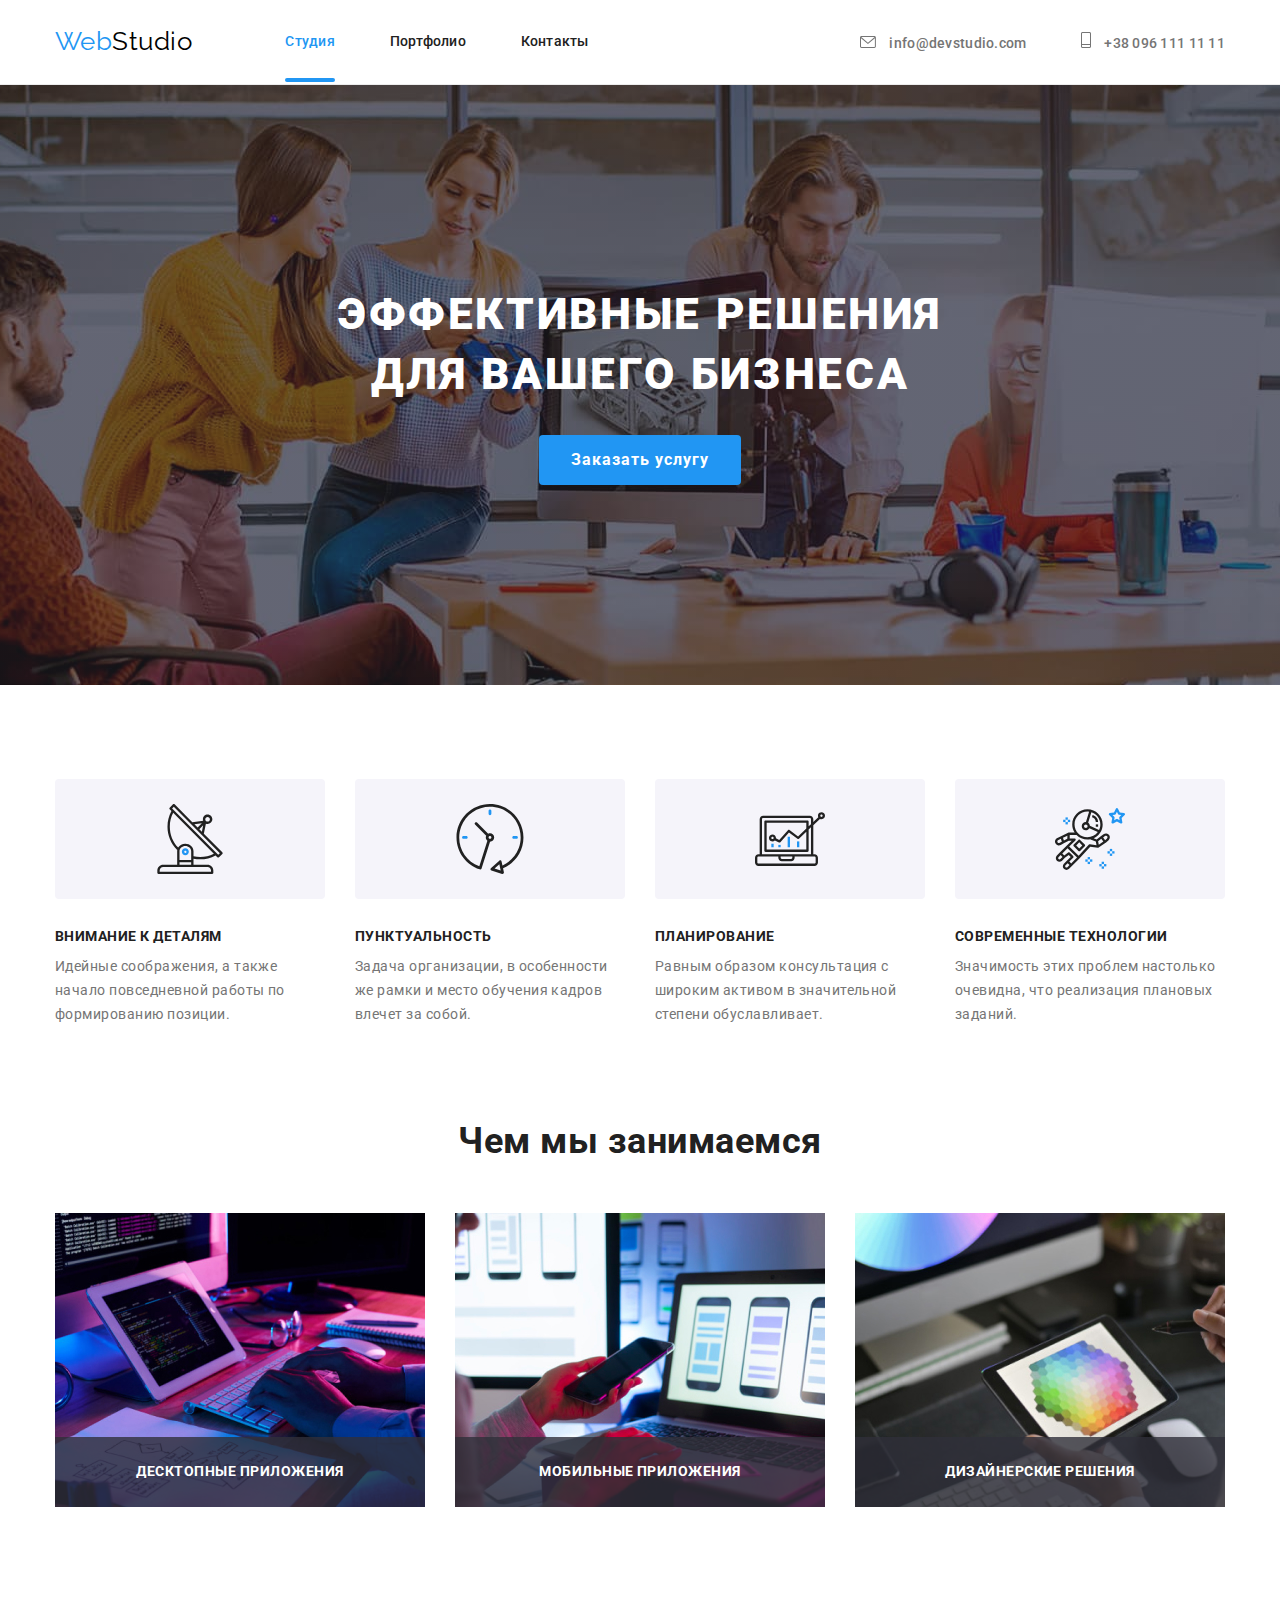
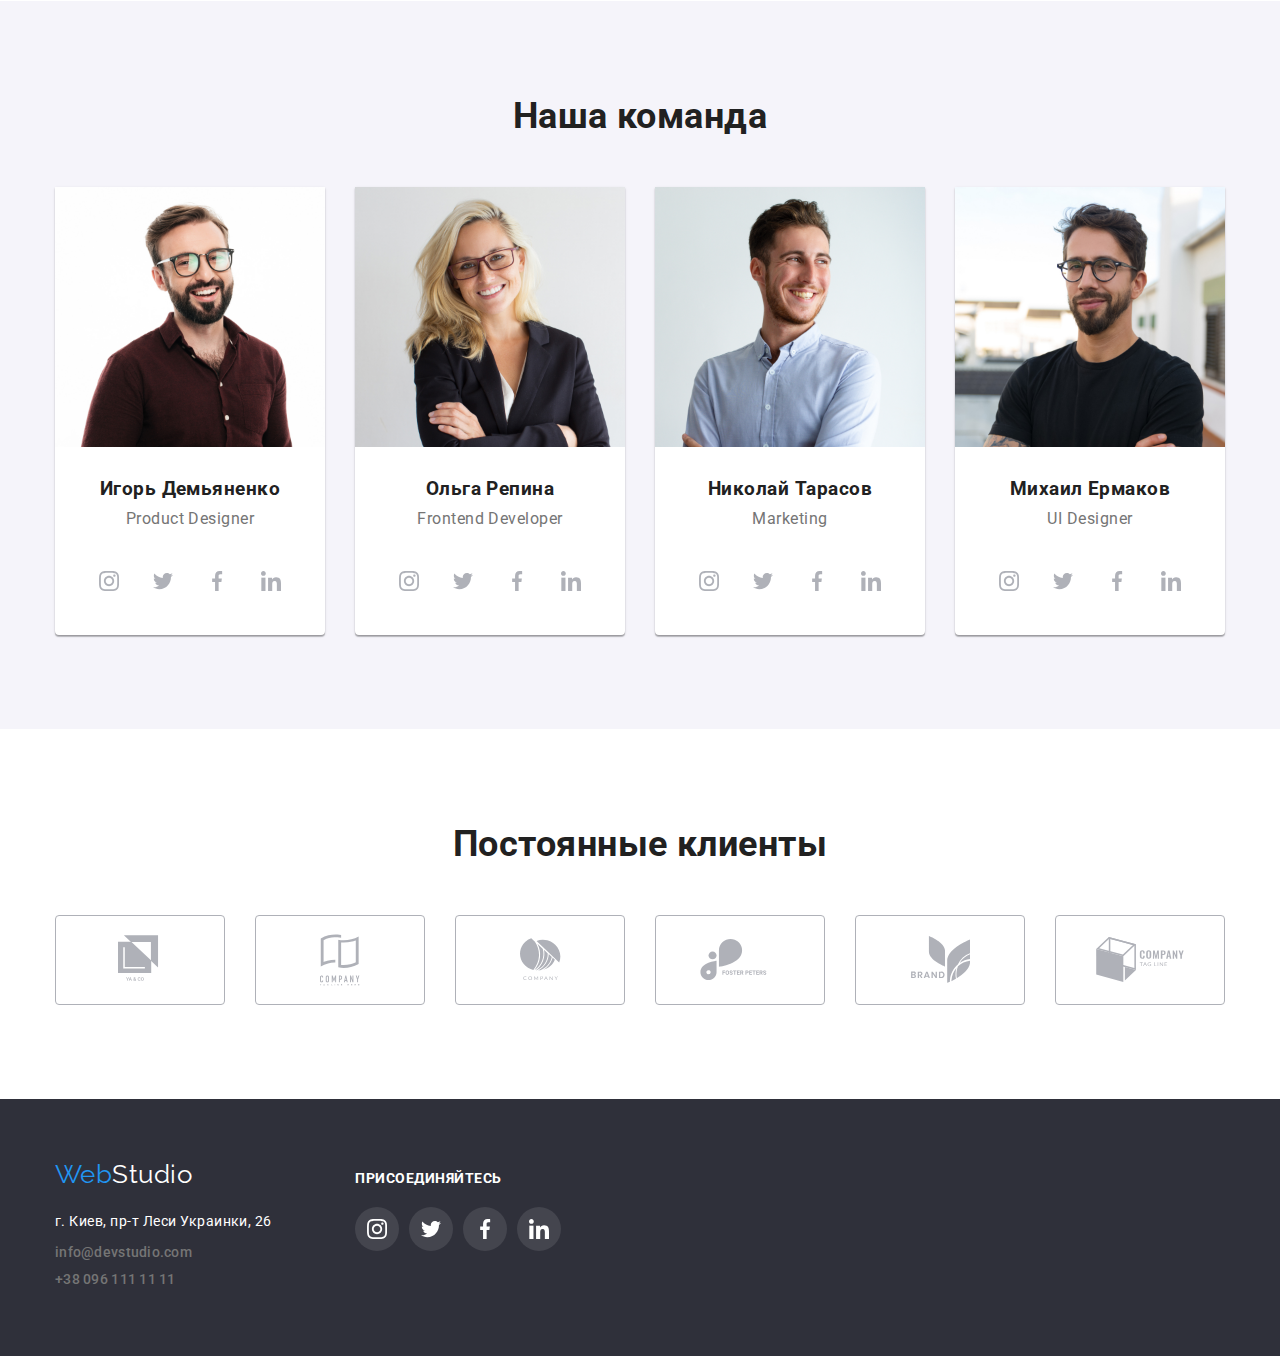
==== index.html @ fbcdb871 "copied from hw5" ====
<!DOCTYPE html>
<html lang="ru">
<head>
    <meta charset="UTF-8">
    <meta http-equiv="X-UA-Compatible" content="IE=edge">
    <meta name="viewport" content="width=device-width, initial-scale=1.0">
    <title>Студия</title>
    <link rel="preconnect" href="https://fonts.gstatic.com">
    <link href="https://fonts.googleapis.com/css2?family=Raleway:wght@700&family=Roboto:wght@400;500;700;900&display=swap"
        rel="stylesheet">
    <link rel="stylesheet" href="https://cdnjs.cloudflare.com/ajax/libs/modern-normalize/1.0.0/modern-normalize.min.css">
    <link rel="stylesheet" href="./css/styles.css">
</head>
<body>

    <header>
            <div class="container header">
                <nav class="nav">
                    <a href="./index.html" class="logo"><span class="logo-start">Web</span>Studio</a>
                    <ul class="header-nav-list">
                        <li><a href="./index.html" class="nav-links active">Студия</a></li>
                        <li><a href="./portfolio.html" class="nav-links">Портфолио</a></li>
                        <li><a href="" class="nav-links">Контакты</a></li>
                    </ul>
                </nav>
                <ul class="header-address">
                    <li>
                    
                        <a href="mailto:info@devstudio.com" class="nav-contacts">
                            <svg class="icon-envelope" >
                                <use  href="./images/symbol-defs.svg#icon-envelope" ></use>
                            </svg>
                            info@devstudio.com</a></li>
                    <li>
                        <a href="tel:+380961111111" class="nav-contacts">
                            <svg class="icon-phone">
                                <use href="./images/symbol-defs.svg#icon-phone" width="10" height="16" class="icon-envelope-use"></use>
                            </svg>
                            +38 096 111 11 11</a></li>
                </ul>
            </div>
    </header>

    <main>
        <section class="hero-section section">
            <div class="container ">
                <h1 class="hero-title">Эффективные решения <br> для вашего бизнеса</h1>
                <input data-modal-open type="button" value="Заказать услугу" class="hero-btn">
            </div>
        </section>
        <div data-modal class="backdrop is-hidden">
            <div class="modal">
                <button data-modal-close class="modal-close-btn">
                    <svg class="icon-closing-btn-modal">
                        <use href="./images/symbol-defs.svg#icon-closing-btn-modal" width="11" height="11"></use>
                    </svg>
                </button>

                <form class="form">
                    <b class="modal-form-header">Оставьте свои данные, мы вам перезвоним</b>
                
                    <ul class="form-presonal-info-list">
                        <li class="form-basic">
                            <label for="name" class="form-label">Имя</label>
                            <input type="text" name="name" id="name" class="form-personal-info">
                            <svg class="form-icon">
                                <use href="./images/symbol-defs.svg#icon-person-modal"></use>
                            </svg>
                        </li>
                        <li class="form-basic">
                            <label for="tel" class="form-label">Телефон</label>
                            <input type="tel" name="tel" id="tel" class="form-personal-info">
                        </li>
                        
                        <li class="form-basic">
                            <label for="email" class="form-label">Почта</label>
                            <input type="email" name="email" id="email" class="form-personal-info">
                        </li>
                        
                        <li class="form-basic">
                            <label for="comment" class="form-label">Комментарий</label>
                            <textarea name="comment" id="comment" placeholder="Введите текст" class="form-personal-info comment" ></textarea>
                        </li>
                    </ul>
                    
                    <div class="form-agreement">
                        <input type="checkbox" name="agreements" id="agreements">
                        <label for="agreements" class="agreement-text">Соглашаюсь с рассылкой и принимаю <a href="" class="form-agreement-link">Условия договора</a></label>
                        
                    </div>
                    <button type="submit" class="submit-button">Отправить</button>
                </form>                
            </div>
        </div>
        <section class="section advantages">
            <div class="container  ">
                <h2  class="titles-basic visually-hidden">Наши преимущества</h2>
                <ul class="advantages-list">
                    <li class="advantages-item">
                        <div class="advantages-bg-img">
                            <svg class="icon-advntages">
                                <use href="./images/symbol-defs.svg#icon-antenna"></use>
                            </svg>
                        </div>
                        <h3>Внимание к деталям</h3>
                        <p class="advantages-text">Идейные соображения, а также начало повседневной работы по формированию позиции.</p>
                    </li>
                    <li class="advantages-item">
                        <div class="advantages-bg-img">
                            <svg class="icon-advntages">
                                <use href="./images/symbol-defs.svg#icon-clock"></use>
                            </svg>
                        </div>
                        <h3>Пунктуальность</h3>
                        <p class="advantages-text">Задача организации, в особенности же рамки и место обучения кадров влечет за собой.</p>
                    </li>
                    <li class="advantages-item">
                        <div class="advantages-bg-img">
                            <svg class="icon-advntages">
                                <use href="./images/symbol-defs.svg#icon-diagram"></use>
                            </svg>
                        </div>
                        <h3>Планирование</h3>
                        <p  class="advantages-text">Равным образом консультация с широким активом в значительной степени обуславливает.</p>
                    </li>
                    <li class="advantages-item">
                        <div class="advantages-bg-img">
                            <svg class="icon-advntages">
                                <use href="./images/symbol-defs.svg#icon-astronaut"></use>
                            </svg>
                        </div>
                        <h3>Современные технологии</h3>
                        <p class="advantages-text">Значимость этих проблем настолько очевидна, что реализация плановых заданий.</p>
                    </li>
                </ul>
            </div>
        </section>
        <section class="section works">
            <div class="container">
                <h2 class="titles-basic works">Чем мы занимаемся</h2>
                <ul class="works-list">
                    <li class="work-list-container"><img src="./images/img.jpg" alt="Написання коду" width="370">
                    <p class="works-text">Десктопные приложения</p>
                    </li>
                    <li class="work-list-container"><img src="./images/box2.jpg" alt="Телефон и ноут" width="370">
                    <p class="works-text">Мобильные приложения</p></li>
                    <li class="work-list-container"><img src="./images/box3.jpg" alt="Вибор цвета на планшете" width="370">
                    <p class="works-text">Дизайнерские решения</p></li>
                </ul>
            </div>
        </section>
        <section class="our-team section">
            <div class="container">
                <h2 class="titles-basic team">Наша команда</h2>
                <ul class="our-team-list">
                    <li class="team-cards">
                        <img src="./images/man1.jpg" alt="Игорь Демьяненко" width="270">
                        <div class="team-cards-text-area">
                            <h3 class="team-names">Игорь Демьяненко</h3>
                            <p class="team-position">Product Designer</p>
                            <ul class="list-icons-social">
                                <li>
                                    <a href="" class="icon-social">
                                        <svg class="icon-logo-social">
                                            <use href="./images/symbol-defs.svg#icon-instagram"></use>
                                        </svg>
                                    </a>
                                </li>
                                <li>
                                    <a href="" class="icon-social">
                                        <svg class="icon-logo-social" width="20" height="20">
                                            <use href="./images/symbol-defs.svg#icon-twitter"></use>
                                        </svg>
                                    </a>
                                </li>
                                <li>
                                    <a href="" class="icon-social">
                                        <svg class="icon-logo-social ">
                                            <use href="./images/symbol-defs.svg#icon-facebook"></use>
                                        </svg>
                                    </a>
                                </li>
                                <li>
                                    <a href="" class="icon-social">
                                        <svg class="icon-logo-social">
                                            <use href="./images/symbol-defs.svg#icon-linkedin"></use>
                                        </svg>
                                    </a>
                            
                                </li>
                            
                            </ul>
                        </div>
                    </li>
                    <li class="team-cards">
                        <img src="./images/woman1.jpg" alt="Ольга Репина" width="270">
                        <div class="team-cards-text-area">
                            <h3 class="team-names">Ольга Репина</h3>
                            <p class="team-position">Frontend Developer</p>
                            <ul class="list-icons-social">
                                <li>
                                    <a href="" class="icon-social">
                                        <svg class="icon-logo-social">
                                            <use href="./images/symbol-defs.svg#icon-instagram"></use>
                                        </svg>
                                    </a>
                                </li>
                                <li>
                                    <a href="" class="icon-social">
                                        <svg class="icon-logo-social">
                                            <use href="./images/symbol-defs.svg#icon-twitter"></use>
                                        </svg>
                                    </a>
                                </li>
                                <li>
                                    <a href="" class="icon-social">
                                        <svg class="icon-logo-social ">
                                            <use href="./images/symbol-defs.svg#icon-facebook"></use>
                                        </svg>
                                    </a>
                                </li>
                                <li>
                                    <a href="" class="icon-social">
                                        <svg class="icon-logo-social">
                                            <use href="./images/symbol-defs.svg#icon-linkedin"></use>
                                        </svg>
                                    </a>
                            
                                </li>
                            
                            </ul>
                        </div>
                    </li>
                    <li class="team-cards">
                        <img src="./images/man3.jpg" alt="Николай Тарасов" width="270">
                        <div class="team-cards-text-area">
                            <h3 class="team-names">Николай Тарасов</h3>
                            <p class="team-position">Marketing</p>
                            <ul class="list-icons-social">
                                <li>
                                    <a href="" class="icon-social">
                                        <svg class="icon-logo-social">
                                            <use href="./images/symbol-defs.svg#icon-instagram"></use>
                                        </svg>
                                    </a>
                                </li>
                                <li>
                                    <a href="" class="icon-social">
                                        <svg class="icon-logo-social">
                                            <use href="./images/symbol-defs.svg#icon-twitter"></use>
                                        </svg>
                                    </a>
                                </li>
                                <li>
                                    <a href="" class="icon-social">
                                        <svg class="icon-logo-social ">
                                            <use href="./images/symbol-defs.svg#icon-facebook"></use>
                                        </svg>
                                    </a>
                                </li>
                                <li>
                                    <a href="" class="icon-social">
                                        <svg class="icon-logo-social">
                                            <use href="./images/symbol-defs.svg#icon-linkedin"></use>
                                        </svg>
                                    </a>
                            
                                </li>
                            
                            </ul>
                        </div>
                    </li>
                    <li class="team-cards">
                        <img src="./images/man2.jpg" alt="Михаил Ермаков" width="270">
                        <div class="team-cards-text-area">
                            <h3 class="team-names">Михаил Ермаков</h3>
                            <p class="team-position">UI Designer</p>
                            <ul class="list-icons-social">
                                <li >
                                    <a href="" class="icon-social">
                                        <svg class="icon-logo-social">
                                            <use href="./images/symbol-defs.svg#icon-instagram"></use>
                                        </svg>
                                    </a>
                                </li>
                                <li >
                                    <a href="" class="icon-social">
                                        <svg class="icon-logo-social">
                                            <use href="./images/symbol-defs.svg#icon-twitter"></use>
                                        </svg>
                                    </a>
                                </li>
                                <li >
                                    <a href="" class="icon-social">
                                        <svg class="icon-logo-social ">
                                            <use href="./images/symbol-defs.svg#icon-facebook"></use>
                                        </svg>
                                    </a>
                                </li>
                                <li >
                                    <a href="" class="icon-social">
                                        <svg class="icon-logo-social">
                                            <use href="./images/symbol-defs.svg#icon-linkedin"></use>
                                        </svg>
                                    </a>
                            
                                </li>
                            
                            </ul>
                        </div>
                    </li>
                </ul>
            </div>
        </section>
        <section class="section clients">
            <div class="container">
                <h2 class="titles-basic clients">Постоянные клиенты</h2>
                <ul class="list-clients">
                    <li>
                        <a href="" class="link-clients">
                            <svg class="icon-clients" width="44.27" height="49.23">
                                <use href="./images/symbol-defs.svg#icon-logo-1" ></use>
                            </svg>
                        </a>
                    </li>
                    <li>
                        <a href="" class="link-clients">
                            <svg class="icon-clients" width="40" height="52">
                                <use href="./images/symbol-defs.svg#icon-logo-2"></use>
                            </svg>
                        </a>
                    </li>
                    <li>
                        <a href="" class="link-clients">
                            <svg class="icon-clients" width="41" height="42.6">
                                <use href="./images/symbol-defs.svg#icon-logo-3"></use>
                            </svg>
                        </a>
                    </li>
                    <li>
                        <a href="" class="link-clients">
                            <svg class="icon-clients" width="79.66" height="42.02">
                                <use href="./images/symbol-defs.svg#icon-logo-4"></use>
                            </svg>
                        </a>
                    </li>
                    <li>
                        <a href="" class="link-clients">
                            <svg class="icon-clients" width="59" height="47">
                                <use href="./images/symbol-defs.svg#icon-logo-5"></use>
                            </svg>
                        </a>
                    </li>
                    <li>
                        <a href="" class="link-clients">
                            <svg class="icon-clients" width="88.48" height="45.44">
                                <use href="./images/symbol-defs.svg#icon-logo-6"></use>
                            </svg>
                        </a>
                    </li>
                
                </ul>
            </div>
        </section>
    </main>

    <footer class="footer">
        <div class="container down-footer">
            <address>
                <div class=" down">
                    <a href="./index.html" class="logo down"><span class="logo-start">Web</span><span class="logo-end">Studio</span></a>
                    <p class="address">г. Киев, пр-т Леси Украинки, 26</p>
                    <ul>
                        <li><a href="mailto:info@devstudio.com" class="nav-contacts down">info@devstudio.com</a></li>
                        <li><a href="tel:+380961111111" class="nav-contacts down">+38 096 111 11 11</a></li>
                    </ul>
                </div>
            </address>
            <div class="footer-social">
                <h3 class="footer-title-social">присоединяйтесь</h3>
                <ul class="list-icons-social">
                    <li>
                        <a href="" class="icon-social footer-down">
                            <svg class="icon-logo-social">
                                <use href="./images/symbol-defs.svg#icon-instagram"></use>
                            </svg>
                        </a>
                    </li>
                    <li>
                        <a href="" class="icon-social footer-down">
                            <svg class="icon-logo-social">
                                <use href="./images/symbol-defs.svg#icon-twitter"></use>
                            </svg>
                        </a>
                    </li>
                    <li>
                        <a href="" class="icon-social footer-down">
                            <svg class="icon-logo-social ">
                                <use href="./images/symbol-defs.svg#icon-facebook"></use>
                            </svg>
                        </a>
                    </li>
                    <li>
                        <a href="" class="icon-social footer-down">
                            <svg class="icon-logo-social">
                                <use href="./images/symbol-defs.svg#icon-linkedin"></use>
                            </svg>
                        </a>
            
                    </li>
            
                </ul>
            </div>
        </div>
    </footer>

    <script src="./js/modal.js"></script>
</body>
</html>
---- css/styles.css ----
:root {
  --accent-color: rgba(33, 150, 243, 1);
  --accent-color-blurry: rgba(33, 150, 243, 0.9);
  --main-text-color: rgba(33, 33, 33, 1);
  --sub-text-color: rgba(117, 117, 117, 1);
  --sub-sub-text-color: rgba(117, 117, 117, 0.5);
  --email-phone-color: rgba(255, 255, 255, 0.6);
  --bnt-bg--color: rgba(245, 244, 250, 1);
  --footer-header: rgba(47, 48, 58, 1);
  --body-hero-color: rgba(255, 255, 255, 1);
  --logo-main-color: rgba(0, 0, 0, 1);
  --bg-color: rgba(229, 229, 229, 1);
  --header-border-color: rgba(236, 236, 236, 1);
  --portfolio-cards-border: rgba(238, 238, 238, 1);
  --team-cards-shadow: 0px 1px 3px rgba(0, 0, 0, 0.12),
    0px 1px 1px rgba(0, 0, 0, 0.14), 0px 2px 1px rgba(0, 0, 0, 0.2);
  --buttons-shadow: 0px 3px 1px rgba(0, 0, 0, 0.1),
    0px 1px 2px rgba(0, 0, 0, 0.08), 0px 2px 2px rgba(0, 0, 0, 0.12);
  --margins-portfolio-cards: 30px;
  --portfolio-shadow: 0px 1px 1px rgba(0, 0, 0, 0.12),
    0px 4px 4px rgba(0, 0, 0, 0.06), 1px 4px 6px rgba(0, 0, 0, 0.16);
  --hero-overlay: rgba(47, 48, 58, 0.4);
  --envelope-hover-color: 0px 4px 4px rgba(0, 0, 0, 0.25);
  --icons-bg-footer: rgba(255, 255, 255, 0.1);
  --clients-icons-border: rgba(175, 177, 184, 1);
  --icons-color: rgb(175, 177, 184);
  --works-bg: rgba(47, 48, 58, 0.8);
  --modal-bg: rgba(0, 0, 0, 0.2);
  --modal-btn-close-bg: rgba(0, 0, 0, 0.1);
  --submit-btn-shadow: 0px 4px 4px rgba(0, 0, 0, 0.15);
}
body {
  background-color: var(--body-hero-color);
  color: var(--sub-text-color);
  font-family: Roboto, sans-serif;
  /* line-height: 1.71;
  font-size: 14px; */
  letter-spacing: 0.03em;
}
h1,
h2,
h3,
h4,
h5,
h6 {
  color: var(--main-text-color);
  margin: 0;
}
img {
  display: block;
}
ul,
p {
  margin: 0;
  padding-left: 0;
}
ul li {
  text-decoration: none;
  list-style: none;
}
.titles-basic {
  font-size: 36px;
  line-height: 1.17;
  text-align: center;
}
.section {
  padding: 94px 0;
}
.visually-hidden {
  position: absolute !important;
  clip: rect(1px 1px 1px 1px);
  clip: rect(1px, 1px, 1px, 1px);
  padding: 0 !important;
  border: 0 !important;
  height: 1px !important;
  width: 1px !important;
  overflow: hidden;
}
/* header */

.container {
  max-width: 1200px;
  padding: 0 15px;
  margin: 0 auto;
}
.nav {
  display: flex;
  align-items: center;
}
header {
  border-bottom: 1px solid var(--header-border-color);
}
.container.header {
  display: flex;
  align-items: center;
}
.logo {
  font-family: Raleway, sans-serif;
  padding: 24px 0 25px 0;
  margin-right: 93px;
  display: inline-block;
  color: var(--logo-main-color);
  font-size: 26px;
  line-height: 1.19;
  text-decoration: none;
}
.logo-start {
  color: var(--accent-color);
}
.header-nav-list {
  line-height: 1.14;
}
.header-nav-list li,
.header-address li {
  display: inline-block;
}
.header-nav-list > :not(li:last-child),
.header-address > :not(li:last-child) {
  margin-right: 50px;
}

.header-address {
  margin-left: auto;
}
.header-nav-list a,
.header-address a {
  padding: 32px 0;
  display: block;
}
.nav-links:focus,
.nav-links:hover,
.nav-links.active,
.nav-contacts:hover,
.nav-contacts:focus {
  color: var(--accent-color);
}
.nav-links.active {
  position: relative;
}
.nav-links.active::after {
  content: "";
  display: inline-block;
  position: absolute;
  bottom: 0;
  right: 0;
  width: 100%;
  height: 4px;
  background-color: var(--accent-color);
  border-radius: 2px;
  transition: transform 250ms cubic-bezier(0.4, 0, 0.2, 1);
}
.nav-links.active:hover:after {
  transform: scalex(1.3);
  -webkit-transform: scalex(1.3);
  -moz-transform: scalex(1.3);
  -ms-transform: scalex(1.3);
  -o-transform: scalex(1.3);
}
.nav-links {
  color: var(--main-text-color);
  font-weight: 500;
  font-size: 14px;
  line-height: 1.14;
  letter-spacing: 0.02em;
  text-decoration: none;
  display: block;
  transition: color 250ms cubic-bezier(0.4, 0, 0.2, 1);
}

.nav-contacts {
  display: inline-block;
  color: var(--sub-text-color);
  font-weight: 500;
  font-size: 14px;
  line-height: 1.14;
  letter-spacing: 0.02em;
  text-decoration: none;
  align-items: center;
  text-align: center;
  justify-content: center;
  margin: 0 auto;
  transition: color 250ms cubic-bezier(0.4, 0, 0.2, 1);
  -webkit-transition: color 250ms cubic-bezier(0.4, 0, 0.2, 1);
  -moz-transition: color 250ms cubic-bezier(0.4, 0, 0.2, 1);
  -ms-transition: color 250ms cubic-bezier(0.4, 0, 0.2, 1);
  -o-transition: color 250ms cubic-bezier(0.4, 0, 0.2, 1);
}
.icon-envelope {
  width: 16px;
  height: 12px;
  margin-right: 10px;
  fill: #757575;

  transition: fill 250ms cubic-bezier(0.4, 0, 0.2, 1);
}
.icon-phone {
  width: 10px;
  height: 16px;
  margin-right: 10px;
  fill: #757575;

  transition: fill 250ms cubic-bezier(0.4, 0, 0.2, 1);
}
.nav-contacts:focus .icon-envelope,
.nav-contacts:hover .icon-envelope,
.nav-contacts.active .icon-envelope,
.nav-contacts:focus .icon-phone,
.nav-contacts:hover .icon-phone,
.nav-contacts.active .icon-phone {
  fill: var(--accent-color);
}
/* hero section */

.hero-section {
  max-width: 1600px;
  margin: 0 auto;
  background-repeat: no-repeat;
  background-position: center;
  background-image: linear-gradient(
      to right,
      var(--hero-overlay),
      var(--hero-overlay)
    ),
    url("../images/hero_bg.jpg");
  background-color: var(--footer-header);

  text-align: center;
  padding: 200px 0;
}
.hero-title {
  font-weight: 900;
  font-size: 44px;
  line-height: 1.36;
  letter-spacing: 0.06em;
  text-transform: uppercase;
  color: var(--body-hero-color);
  margin-bottom: 30px;
}
.hero-btn {
  background-color: var(--accent-color);
  color: var(--body-hero-color);
  padding: 10px 32px;
  display: inline-block;
  font-weight: 700;
  font-size: 16px;
  line-height: 1.88;
  letter-spacing: 0.06em;
  border: none;
  border-radius: 4px;
  -webkit-border-radius: 4px;
  -moz-border-radius: 4px;
  -ms-border-radius: 4px;
  -o-border-radius: 4px;

  cursor: pointer;

  transition: color 250ms cubic-bezier(0.4, 0, 0.2, 1),
    background-color 250ms cubic-bezier(0.4, 0, 0.2, 1);
}
.hero-btn:hover,
.hero-btn:focus {
  color: var(--main-text-color);
  background-color: var(--bnt-bg--color);
}

/* backdrop */

.backdrop {
  position: fixed;
  top: 0;
  left: 0;
  z-index: 4;

  width: 100%;
  height: 100%;
  background-color: var(--modal-bg);

  opacity: 1;
  transition: opacity 250ms cubic-bezier(0.4, 0, 0.2, 1);
}
.backdrop.is-hidden {
  opacity: 0;
  pointer-events: none;
}
.backdrop.is-hidden .modal {
  transform: translate(-50%, -50%) scale(0.7);
}
.modal {
  position: absolute;
  top: 50%;
  left: 50%;
  transform: translate(-50%, -50%) scale(1);
  transition: transform 250ms cubic-bezier(0.4, 0, 0.2, 1);

  min-width: 528px;
  min-height: 581px;
  background-color: var(--body-hero-color);
  border-radius: 4px;
}
.modal-close-btn {
  position: absolute;
  top: 8px;
  right: 8px;

  width: 30px;
  height: 30px;
  border: 1px solid var(--modal-btn-close-bg);
  border-radius: 50%;
  cursor: pointer;
  background-color: inherit;
}
.icon-closing-btn-modal {
  width: 11px;
  height: 11px;
  position: absolute;
  top: 50%;
  left: 50%;
  transform: translate(-50%, -50%);
}

/* Form in modal backdrop */

.form {
  padding: 40px;
}
.modal-form-header {
  display: inline-block;
  font-weight: 700;
  font-size: 20px;
  line-height: 1.15;
  text-align: center;
  color: var(--main-text-color);
  margin-bottom: 12px;
}
.form-basic {
  position: relative;

  display: flex;
  flex-direction: column;
  margin-bottom: 10px;
}
.form-presonal-info-list {
  margin-bottom: 20px;
}
.form-personal-info {
  padding: 12px 16px;
  border: 1px solid rgba(33, 33, 33, 0.2);
  box-sizing: border-box;
  border-radius: 4px;
  cursor: pointer;
}
.form-label {
  font-size: 12px;
  line-height: 1.16;
  letter-spacing: 0.01em;

  margin-bottom: 4px;
}
.form-personal-info.comment {
  resize: none;
  width: 448px;
  height: 120px;
}

/* i have to fins a solition for positioning icons in form */
.form-icon {
  position: absolute;
  bottom: 14px;
  left: 14px;
  display: flex;
  justify-content: center;
  align-items: center;
  width: 12px;
  height: 12px;
}
.comment::placeholder {
  color: var(--sub-sub-text-color);
  line-height: 1.14;
  letter-spacing: 0.01em;
}
.form-agreement {
  margin-bottom: 30px;
}
.agreement-text {
  font-size: 14px;
  line-height: 1.71;
}
.form-agreement-link {
  color: var(--accent-color);
}
.submit-button {
  display: flex;
  justify-content: center;
  align-items: center;
  width: 200px;
  height: 50px;
  background-color: var(--accent-color);
  border-radius: 4px;
  box-shadow: var(--submit-btn-shadow);
  border: none;
  color: var(--body-hero-color);
  margin: 0 auto;
  cursor: pointer;
}
/* advantages */

.advantages-list {
  display: flex;
  flex-wrap: wrap;
}
.advantages-list > :not(li:last-child) {
  margin-right: 30px;
}
.advantages-item {
  width: 270px;
}
.advantages-item h3 {
  font-weight: 700;
  margin-bottom: 10px;
  font-size: 14px;
  line-height: 1.14;
  text-transform: uppercase;
}
.advantages-text {
  font-size: 14px;
  line-height: 1.71;
}
.advantages-bg-img {
  display: flex;
  justify-content: center;
  align-items: center;
  background-color: var(--bnt-bg--color);
  width: 270px;
  height: 120px;
  margin-bottom: 30px;
  border-radius: 4px;
}
.icon-advntages {
  width: 70px;
  height: 70px;
}
/* works */

.section.works {
  padding-top: 0;
}
.titles-basic.works {
  margin-bottom: 50px;
}

.works-list {
  display: flex;
}
.works-list > :not(li:last-child) {
  margin-right: 30px;
}
.work-list-container {
  position: relative;
}
.works-text {
  position: absolute;
  bottom: 0;
  right: 0;

  display: flex;
  justify-content: center;
  align-items: center;

  background-color: var(--works-bg);
  height: 70px;
  width: 100%;

  color: var(--body-hero-color);
  font-weight: 700;
  font-size: 14px;
  line-height: 1.14;
  /* text-align: center; */
  text-transform: uppercase;
}
/* our team */

.titles-basic.team {
  margin-bottom: 50px;
}
.our-team {
  background-color: var(--bnt-bg--color);
  padding-bottom: 94px;
}
.team-cards {
  background-color: var(--body-hero-color);
  min-width: 270px;
  border-radius: 0 0 4px 4px;
  box-shadow: var(--team-cards-shadow);
  -webkit-border-radius: 0 0 4px 4px;
  -moz-border-radius: 0 0 4px 4px;
  -ms-border-radius: 0 0 4px 4px;
  -o-border-radius: 0 0 4px 4px;
}
.team-cards-text-area {
  padding: 32px 30px;
}
.our-team-list {
  display: flex;
}
.our-team-list > :not(li:last-child) {
  margin-right: 30px;
}
.team-names {
  margin: 0 0 10px 0;
  text-align: center;
}
.team-position {
  margin-bottom: 30px;
  text-align: center;
}
.list-icons-social {
  display: flex;
  width: 206px;
  margin: 0 auto;
  flex-basis: calc(100% / 4 - 10px);
}
.list-icons-social li:not(:last-child) {
  margin-right: 10px;
}
.icon-social {
  display: flex;
  justify-content: center;
  align-items: center;
  height: 44px;
  width: 44px;
  border-radius: 50%;
  transition: background-color 250ms cubic-bezier(0.4, 0, 0.2, 1);
}
.icon-logo-social {
  transition: fill 250ms cubic-bezier(0.4, 0, 0.2, 1);
}
.icon-social:hover,
.icon-social:focus {
  width: 44px;
  height: 44px;
  background-color: var(--accent-color);
  border-radius: 50%;
  -webkit-border-radius: 50%;
  -moz-border-radius: 50%;
  -ms-border-radius: 50%;
  -o-border-radius: 50%;
}

.icon-social:hover .icon-logo-social,
.icon-social:focus .icon-logo-social {
  fill: var(--body-hero-color);
}
.list-icons-social svg {
  display: inline-block;
  width: 20px;
  height: 20px;
}
.icon-logo-social {
  fill: var(--icons-color);
}

/* clients */

.titles-basic.clients {
  margin-bottom: 50px;
}
.list-clients {
  display: flex;
  flex-basis: calc(100% / 6 - 150px);
}
.link-clients {
  display: flex;
  justify-content: center;
  align-items: center;
  width: 170px;
  height: 90px;
  border: 1px solid var(--clients-icons-border);
  border-radius: 4px;
  margin-right: 30px;
  transition: border 250ms cubic-bezier(0.4, 0, 0.2, 1);
  -webkit-transition: border 250ms cubic-bezier(0.4, 0, 0.2, 1);
  -moz-transition: border 250ms cubic-bezier(0.4, 0, 0.2, 1);
  -ms-transition: border 250ms cubic-bezier(0.4, 0, 0.2, 1);
  -o-transition: border 250ms cubic-bezier(0.4, 0, 0.2, 1);
}
.icon-clients {
  display: inline-block;
  fill: var(--icons-color);
  transition: fill 250ms cubic-bezier(0.4, 0, 0.2, 1);
  -webkit-transition: fill 250ms cubic-bezier(0.4, 0, 0.2, 1);
  -moz-transition: fill 250ms cubic-bezier(0.4, 0, 0.2, 1);
  -ms-transition: fill 250ms cubic-bezier(0.4, 0, 0.2, 1);
  -o-transition: fill 250ms cubic-bezier(0.4, 0, 0.2, 1);
}
.link-clients:hover,
.link-clients:focus {
  border: 1px solid var(--accent-color);
}
.link-clients:hover .icon-clients,
.link-clients:focus .icon-clients {
  fill: var(--accent-color);
}
/* footer */

.footer {
  background-color: var(--footer-header);
  padding: 60px 0;
}
.down-footer {
  display: flex;
  align-items: baseline;
}
.logo.down {
  margin-bottom: 20px;
  padding: 0;
  color: var(--body-hero-color);
}
address {
  font-style: inherit;
}
.address {
  margin-bottom: 9px;
  color: var(--body-hero-color);
  font-size: 14px;
  line-height: 1.71;
}
.nav-contacts.down {
  margin-bottom: 9px;
}
.footer-social {
  margin-left: 70px;
}
.footer-title-social {
  color: var(--body-hero-color);
  font-size: 14px;
  font-weight: 700;
  line-height: 1.14;
  text-transform: uppercase;

  margin-bottom: 20px;
}
.icon-social.footer-down {
  width: 44px;
  height: 44px;
  background-color: var(--icons-bg-footer);
  border-radius: 50%;
  -webkit-border-radius: 50%;
  -moz-border-radius: 50%;
  -ms-border-radius: 50%;
  -o-border-radius: 50%;
}
.icon-social.footer-down svg {
  fill: var(--body-hero-color);
}
.icon-social.footer-down:hover,
.icon-social.footer-down:focus {
  background-color: var(--accent-color);
}
/* second page Portfolio */

.portfolio-second {
  padding: 94px 0;
}
.buttons {
  padding: 6px 22px;
  background-color: var(--bnt-bg--color);
  border: none;
  cursor: pointer;
  font-weight: 500;
  font-size: 16px;
  line-height: 1.86;
  border-radius: 4px;
  -moz-border-radius: 4px;
  -ms-border-radius: 4px;
  -o-border-radius: 4px;
  -webkit-border-radius: 4px;

  transition: background-color 250ms cubic-bezier(0.4, 0, 0.2, 1),
    color 250ms cubic-bezier(0.4, 0, 0.2, 1),
    box-shadow 250ms cubic-bezier(0.4, 0, 0.2, 1);
  -webkit-transition: background-color 250ms cubic-bezier(0.4, 0, 0.2, 1),
    color 250ms cubic-bezier(0.4, 0, 0.2, 1),
    box-shadow 250ms cubic-bezier(0.4, 0, 0.2, 1);
  -moz-transition: background-color 250ms cubic-bezier(0.4, 0, 0.2, 1),
    color 250ms cubic-bezier(0.4, 0, 0.2, 1),
    box-shadow 250ms cubic-bezier(0.4, 0, 0.2, 1);
  -ms-transition: background-color 250ms cubic-bezier(0.4, 0, 0.2, 1),
    color 250ms cubic-bezier(0.4, 0, 0.2, 1),
    box-shadow 250ms cubic-bezier(0.4, 0, 0.2, 1);
  -o-transition: background-color 250ms cubic-bezier(0.4, 0, 0.2, 1),
    color 250ms cubic-bezier(0.4, 0, 0.2, 1),
    box-shadow 250ms cubic-bezier(0.4, 0, 0.2, 1);
}

.buttons-list > :not(li:last-child) {
  margin-right: 8px;
}
.buttons-list {
  display: flex;
  justify-content: center;
  margin-bottom: 50px;
}
.buttons:hover,
.buttons:focus,
.buttons.active {
  background-color: var(--accent-color);
  color: var(--body-hero-color);
  box-shadow: var(--buttons-shadow);
}
.projects-title {
  font-weight: 700;
  font-size: 18px;
  line-height: 2;
  letter-spacing: 0.06em;
}
.projects-sub-title {
  font-size: 16px;
  line-height: 1.86;
}
.portfolio {
  display: flex;
  flex-wrap: wrap;

  margin-bottom: calc(-1 * var(--margins-portfolio-cards));
  margin-right: calc(-1 * var(--margins-portfolio-cards));
}
.portfolio > .portfolio-list {
  flex-basis: calc(100% / 3 - var(--margins-portfolio-cards));

  margin-bottom: var(--margins-portfolio-cards);
  margin-right: var(--margins-portfolio-cards);
}
.portfolio-list img {
  max-width: 100%;
}
.portfolio-link {
  display: block;
  text-decoration: none;
  color: inherit;
  cursor: pointer;

  transition: box-shadow 250ms cubic-bezier(0.4, 0, 0.2, 1);
  -webkit-transition: box-shadow 250ms cubic-bezier(0.4, 0, 0.2, 1);
  -moz-transition: box-shadow 250ms cubic-bezier(0.4, 0, 0.2, 1);
  -ms-transition: box-shadow 250ms cubic-bezier(0.4, 0, 0.2, 1);
  -o-transition: box-shadow 250ms cubic-bezier(0.4, 0, 0.2, 1);
}

.portfolio-link:hover,
.portfolio-link:focus {
  box-shadow: var(--portfolio-shadow);
}

.portfolio-list h2 {
  margin-bottom: 4px;
}

.portfolio-item-text {
  border: 1px solid var(--portfolio-cards-border);
  border-top: none;
  padding: 20px 24px;
}
.portfolio-card-img {
  position: relative;
  overflow: hidden;
}

.portfolio-card-overlay {
  position: absolute;
  width: 100%;
  height: 100%;
  top: 0;
  right: 0;

  transform: translateY(100%);
  transition: transform 250ms cubic-bezier(0.4, 0, 0.2, 1);

  padding: 63px 24px;
  font-size: 18px;
  line-height: 1.56;
  background-color: var(--accent-color-blurry);
  color: var(--body-hero-color);
}
.portfolio-link:hover .portfolio-card-overlay,
.portfolio-link:focus .portfolio-card-overlay {
  transform: translateY(0);
}
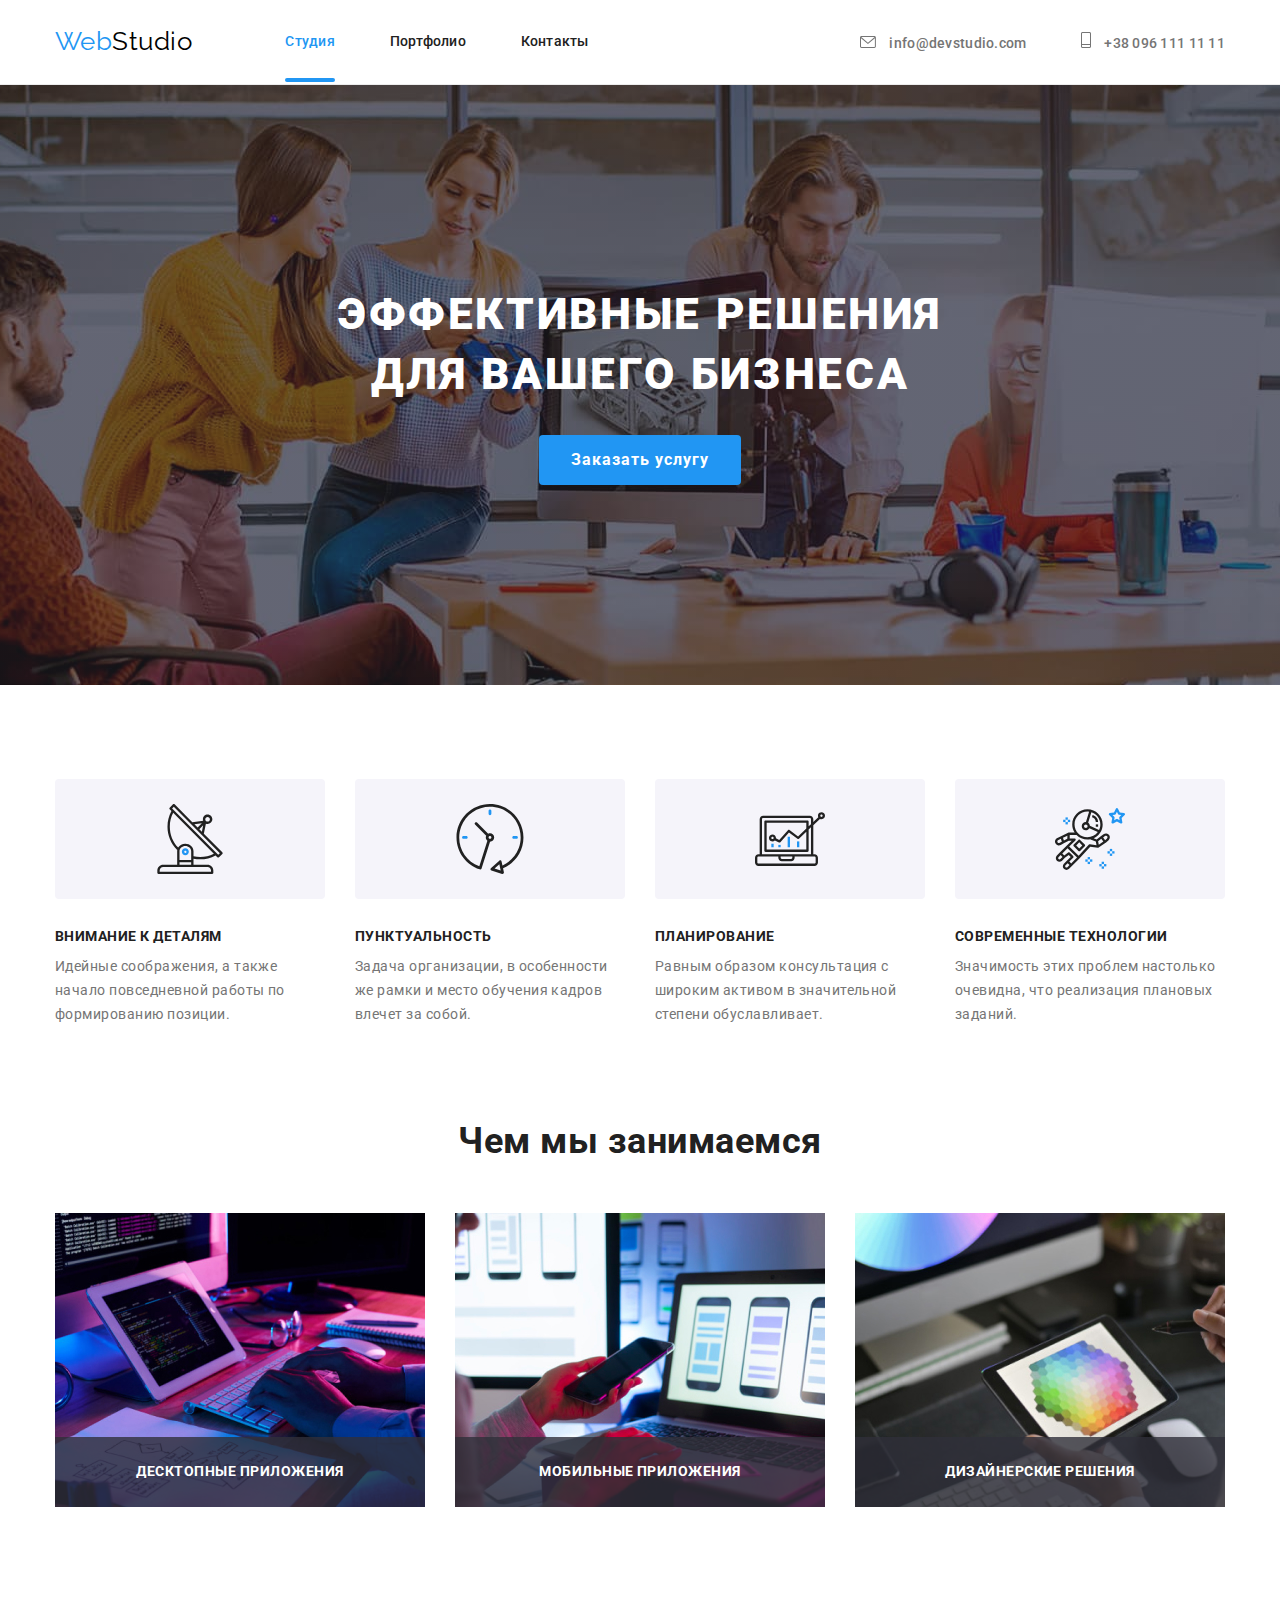
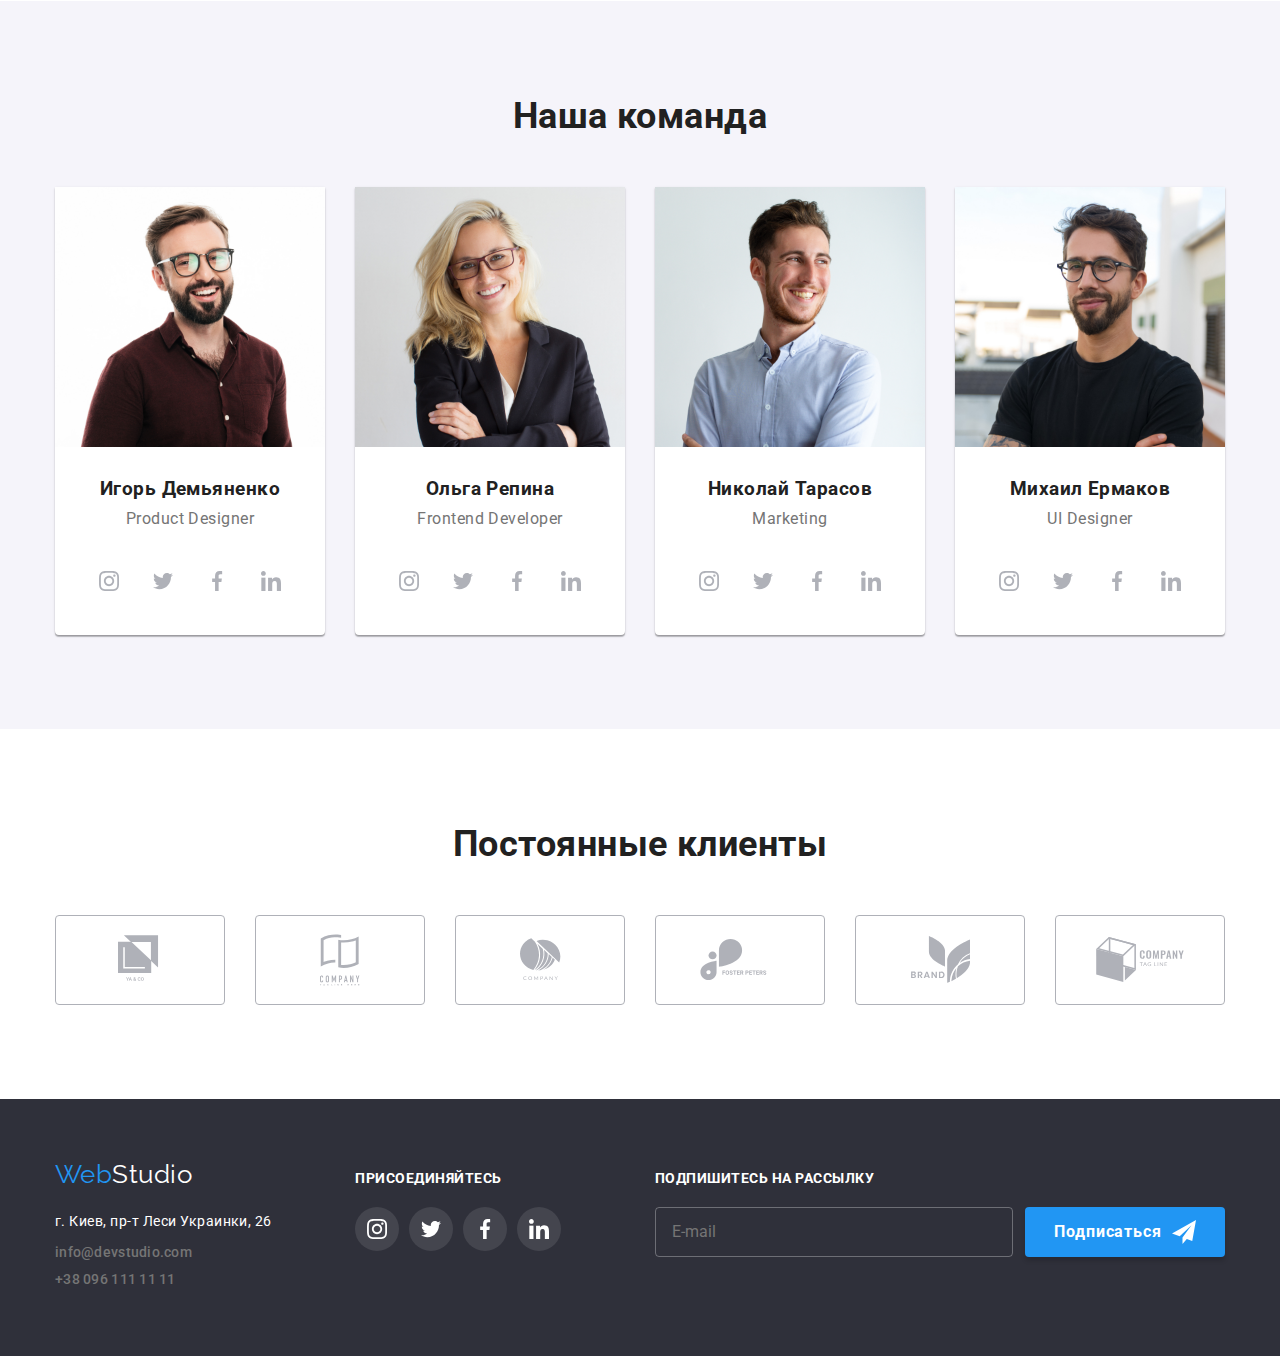
==== commit 4ec21273: "added footer form , actions on btns, icons" ====
--- a/index.html
+++ b/index.html
@@ -62,19 +62,32 @@
                     <ul class="form-presonal-info-list">
                         <li class="form-basic">
                             <label for="name" class="form-label">Имя</label>
-                            <input type="text" name="name" id="name" class="form-personal-info">
-                            <svg class="form-icon">
-                                <use href="./images/symbol-defs.svg#icon-person-modal"></use>
-                            </svg>
+                            <div class="form-input">
+                                <input type="text" name="name" id="name" class="form-personal-info ">
+                                <svg class="form-icon">
+                                    <use href="./images/symbol-defs.svg#icon-person-modal"></use>
+                                </svg>
+                            </div>
+                            
                         </li>
                         <li class="form-basic">
                             <label for="tel" class="form-label">Телефон</label>
-                            <input type="tel" name="tel" id="tel" class="form-personal-info">
+                            <div class="form-input">
+                                <input type="tel" name="tel" id="tel" class="form-personal-info">
+                                <svg class="form-icon ">
+                                    <use href="./images/symbol-defs.svg#icon-phone-modal"></use>
+                                </svg>
+                            </div>
                         </li>
                         
                         <li class="form-basic">
                             <label for="email" class="form-label">Почта</label>
-                            <input type="email" name="email" id="email" class="form-personal-info">
+                            <div class="form-input">
+                                <input type="email" name="email" id="email" class="form-personal-info">
+                                <svg class="form-icon ">
+                                    <use href="./images/symbol-defs.svg#icon-envelope-modal" ></use>
+                                </svg>
+                            </div>
                         </li>
                         
                         <li class="form-basic">
@@ -83,11 +96,12 @@
                         </li>
                     </ul>
                     
-                    <div class="form-agreement">
-                        <input type="checkbox" name="agreements" id="agreements">
-                        <label for="agreements" class="agreement-text">Соглашаюсь с рассылкой и принимаю <a href="" class="form-agreement-link">Условия договора</a></label>
+                    <label class="form-agreement">
+                        <input type="checkbox" name="agreements" class="agreement-checkbox visually-hidden">
+                        <span class="custom-checkbox"></span>
+                        <span class="agreement-text">Соглашаюсь с рассылкой и принимаю <a href="" class="form-agreement-link">Условия договора</a></span>
+                    </label>
                         
-                    </div>
                     <button type="submit" class="submit-button">Отправить</button>
                 </form>                
             </div>
@@ -411,6 +425,18 @@
             
                 </ul>
             </div>
+            <form class="footer-form">
+                <label class="footer-form-input">
+                    <span class="footer-form-input-text">Подпишитесь на рассылку</span>
+                    <input type="email" name="email" class="footer-subsribtion" placeholder="E-mail">
+                </label>
+                <button type="submit" class="footer-submit-btn">Подписаться 
+                        <svg class="footer-send-icon">
+                            <use href="./images/symbol-defs.svg#icon-icon-send-modal"></use>
+                        </svg>
+                   
+                </button>
+            </form>
         </div>
     </footer>
 
--- a/css/styles.css
+++ b/css/styles.css
@@ -28,6 +28,7 @@
   --modal-bg: rgba(0, 0, 0, 0.2);
   --modal-btn-close-bg: rgba(0, 0, 0, 0.1);
   --submit-btn-shadow: 0px 4px 4px rgba(0, 0, 0, 0.15);
+  --footer-subscribtion-input: rgba(255, 255, 255, 0.3);
 }
 body {
   background-color: var(--body-hero-color);
@@ -316,6 +317,16 @@
   top: 50%;
   left: 50%;
   transform: translate(-50%, -50%);
+  fill: var(--main-text-color);
+  transition: fill 250ms cubic-bezier(0.4, 0, 0.2, 1);
+  -webkit-transition: fill 250ms cubic-bezier(0.4, 0, 0.2, 1);
+  -moz-transition: fill 250ms cubic-bezier(0.4, 0, 0.2, 1);
+  -ms-transition: fill 250ms cubic-bezier(0.4, 0, 0.2, 1);
+  -o-transition: fill 250ms cubic-bezier(0.4, 0, 0.2, 1);
+}
+.modal-close-btn:hover .icon-closing-btn-modal,
+.modal-close-btn:focus .icon-closing-btn-modal {
+  fill: var(--accent-color);
 }
 
 /* Form in modal backdrop */
@@ -333,8 +344,6 @@
   margin-bottom: 12px;
 }
 .form-basic {
-  position: relative;
-
   display: flex;
   flex-direction: column;
   margin-bottom: 10px;
@@ -342,13 +351,33 @@
 .form-presonal-info-list {
   margin-bottom: 20px;
 }
+.form-input {
+  position: relative;
+  display: flex;
+}
 .form-personal-info {
-  padding: 12px 16px;
+  width: 100%;
+  padding: 12px 16px 12px 41px;
   border: 1px solid rgba(33, 33, 33, 0.2);
   box-sizing: border-box;
   border-radius: 4px;
   cursor: pointer;
-}
+  transition: border 250ms cubic-bezier(0.4, 0, 0.2, 1);
+  -webkit-transition: border 250ms cubic-bezier(0.4, 0, 0.2, 1);
+  -moz-transition: border 250ms cubic-bezier(0.4, 0, 0.2, 1);
+  -ms-transition: border 250ms cubic-bezier(0.4, 0, 0.2, 1);
+  -o-transition: border 250ms cubic-bezier(0.4, 0, 0.2, 1);
+}
+.form-personal-info:focus + .form-icon,
+.form-personal-info:hover + .form-icon {
+  fill: var(--accent-color);
+}
+.form-personal-info:focus,
+.form-personal-info:hover {
+  outline: none;
+  border: 1px solid var(--accent-color);
+}
+
 .form-label {
   font-size: 12px;
   line-height: 1.16;
@@ -360,30 +389,69 @@
   resize: none;
   width: 448px;
   height: 120px;
-}
-
-/* i have to fins a solition for positioning icons in form */
+  padding-left: 16px;
+}
 .form-icon {
+  display: flex;
+  justify-content: center;
+  align-items: center;
   position: absolute;
-  bottom: 14px;
+  bottom: 50%;
   left: 14px;
-  display: flex;
-  justify-content: center;
-  align-items: center;
-  width: 12px;
-  height: 12px;
-}
+  transform: translateY(50%);
+  width: 18px;
+  height: 18px;
+  transition: fill 250ms cubic-bezier(0.4, 0, 0.2, 1);
+  -webkit-transition: fill 250ms cubic-bezier(0.4, 0, 0.2, 1);
+  -moz-transition: fill 250ms cubic-bezier(0.4, 0, 0.2, 1);
+  -ms-transition: fill 250ms cubic-bezier(0.4, 0, 0.2, 1);
+  -o-transition: fill 250ms cubic-bezier(0.4, 0, 0.2, 1);
+}
+
 .comment::placeholder {
   color: var(--sub-sub-text-color);
+  font-size: 12px;
   line-height: 1.14;
   letter-spacing: 0.01em;
 }
 .form-agreement {
   margin-bottom: 30px;
-}
-.agreement-text {
   font-size: 14px;
   line-height: 1.71;
+  cursor: pointer;
+  display: flex;
+  align-items: center;
+}
+
+.agreement-text {
+  margin-left: 9px;
+}
+.agreement-checkbox:checked + .custom-checkbox {
+  background-image: url(../images/icon-check.svg);
+  background-origin: border-box;
+  background-color: var(--accent-color);
+  border: transparent;
+}
+
+.custom-checkbox {
+  display: inline-block;
+  width: 16px;
+  height: 15px;
+  border: 2px solid var(--main-text-color);
+  border-radius: 3px;
+  -webkit-border-radius: 3px;
+  -moz-border-radius: 3px;
+  -ms-border-radius: 3px;
+  -o-border-radius: 3px;
+  transition: border 250ms cubic-bezier(0.4, 0, 0.2, 1);
+  -webkit-transition: border 250ms cubic-bezier(0.4, 0, 0.2, 1);
+  -moz-transition: border 250ms cubic-bezier(0.4, 0, 0.2, 1);
+  -ms-transition: border 250ms cubic-bezier(0.4, 0, 0.2, 1);
+  -o-transition: border 250ms cubic-bezier(0.4, 0, 0.2, 1);
+}
+.agreement-checkbox:hover + .custom-checkbox,
+.agreement-checkbox:focus + .custom-checkbox {
+  border: 2px solid var(--accent-color);
 }
 .form-agreement-link {
   color: var(--accent-color);
@@ -401,6 +469,20 @@
   color: var(--body-hero-color);
   margin: 0 auto;
   cursor: pointer;
+
+  transition: transform 250ms cubic-bezier(0.4, 0, 0.2, 1);
+  -webkit-transition: transform 250ms cubic-bezier(0.4, 0, 0.2, 1);
+  -moz-transition: transform 250ms cubic-bezier(0.4, 0, 0.2, 1);
+  -ms-transition: transform 250ms cubic-bezier(0.4, 0, 0.2, 1);
+  -o-transition: transform 250ms cubic-bezier(0.4, 0, 0.2, 1);
+}
+.submit-button:hover,
+.submit-button:focus {
+  transform: scale(1.05);
+  -webkit-transform: scale(1.05);
+  -moz-transform: scale(1.05);
+  -ms-transform: scale(1.05);
+  -o-transform: scale(1.05);
 }
 /* advantages */
 
@@ -656,6 +738,91 @@
 .icon-social.footer-down:focus {
   background-color: var(--accent-color);
 }
+.footer-form {
+  display: flex;
+  margin-left: auto;
+  align-items: flex-end;
+}
+.footer-form-input {
+  display: block;
+  cursor: pointer;
+}
+.footer-form-input:hover .footer-subsribtion,
+.footer-form-input:focus .footer-subsribtion {
+  border: 1px solid var(--accent-color);
+}
+/* .footer-form-input:hover .footer-subsribtion::placeholder,
+.footer-form-input:focus .footer-subsribtion::placeholder {
+  color: var(--accent-color);
+} */
+
+.footer-form-input-text {
+  display: block;
+  font-weight: 700;
+  font-size: 14px;
+  line-height: 1.14;
+  text-transform: uppercase;
+  color: var(--body-hero-color);
+  margin-bottom: 20px;
+}
+.footer-subsribtion {
+  width: 358px;
+  height: 50px;
+  padding: 15px 16px;
+  color: var(--body-hero-color);
+  background-color: inherit;
+  border: 1px solid var(--footer-subscribtion-input);
+  border-radius: 4px;
+  -webkit-border-radius: 4px;
+  -moz-border-radius: 4px;
+  -ms-border-radius: 4px;
+  -o-border-radius: 4px;
+  cursor: pointer;
+  transition: border 250ms cubic-bezier(0.4, 0, 0.2, 1);
+  -webkit-transition: border 250ms cubic-bezier(0.4, 0, 0.2, 1);
+  -moz-transition: border 250ms cubic-bezier(0.4, 0, 0.2, 1);
+  -ms-transition: border 250ms cubic-bezier(0.4, 0, 0.2, 1);
+  -o-transition: border 250ms cubic-bezier(0.4, 0, 0.2, 1);
+}
+
+.footer-submit-btn {
+  display: flex;
+  align-items: center;
+  justify-content: center;
+  width: 200px;
+  height: 50px;
+  background-color: var(--accent-color);
+  border-radius: 4px;
+  border: none;
+  box-shadow: var(--submit-btn-shadow);
+  font-weight: 700;
+  font-size: 16px;
+  line-height: 1.86;
+  letter-spacing: 0.06em;
+  color: var(--body-hero-color);
+  margin-left: 12px;
+  cursor: pointer;
+  transition: transform 250ms cubic-bezier(0.4, 0, 0.2, 1);
+  -webkit-transition: transform 250ms cubic-bezier(0.4, 0, 0.2, 1);
+  -moz-transition: transform 250ms cubic-bezier(0.4, 0, 0.2, 1);
+  -ms-transition: transform 250ms cubic-bezier(0.4, 0, 0.2, 1);
+  -o-transition: transform 250ms cubic-bezier(0.4, 0, 0.2, 1);
+}
+.footer-submit-btn:hover,
+.footer-submit-btn:focus {
+  transform: scale(1.05);
+  -webkit-transform: scale(1.05);
+  -moz-transform: scale(1.05);
+  -ms-transform: scale(1.05);
+  -o-transform: scale(1.05);
+}
+.footer-send-icon {
+  width: 24px;
+  height: 24px;
+
+  margin-left: 10px;
+}
+
 /* second page Portfolio */
 
 .portfolio-second {
@@ -772,8 +939,10 @@
   top: 0;
   right: 0;
 
+  opacity: 0;
   transform: translateY(100%);
-  transition: transform 250ms cubic-bezier(0.4, 0, 0.2, 1);
+  transition: transform 250ms cubic-bezier(0.4, 0, 0.2, 1),
+    opacity 250ms cubic-bezier(0.4, 0, 0.2, 1);
 
   padding: 63px 24px;
   font-size: 18px;
@@ -784,4 +953,5 @@
 .portfolio-link:hover .portfolio-card-overlay,
 .portfolio-link:focus .portfolio-card-overlay {
   transform: translateY(0);
-}
+  opacity: 1;
+}
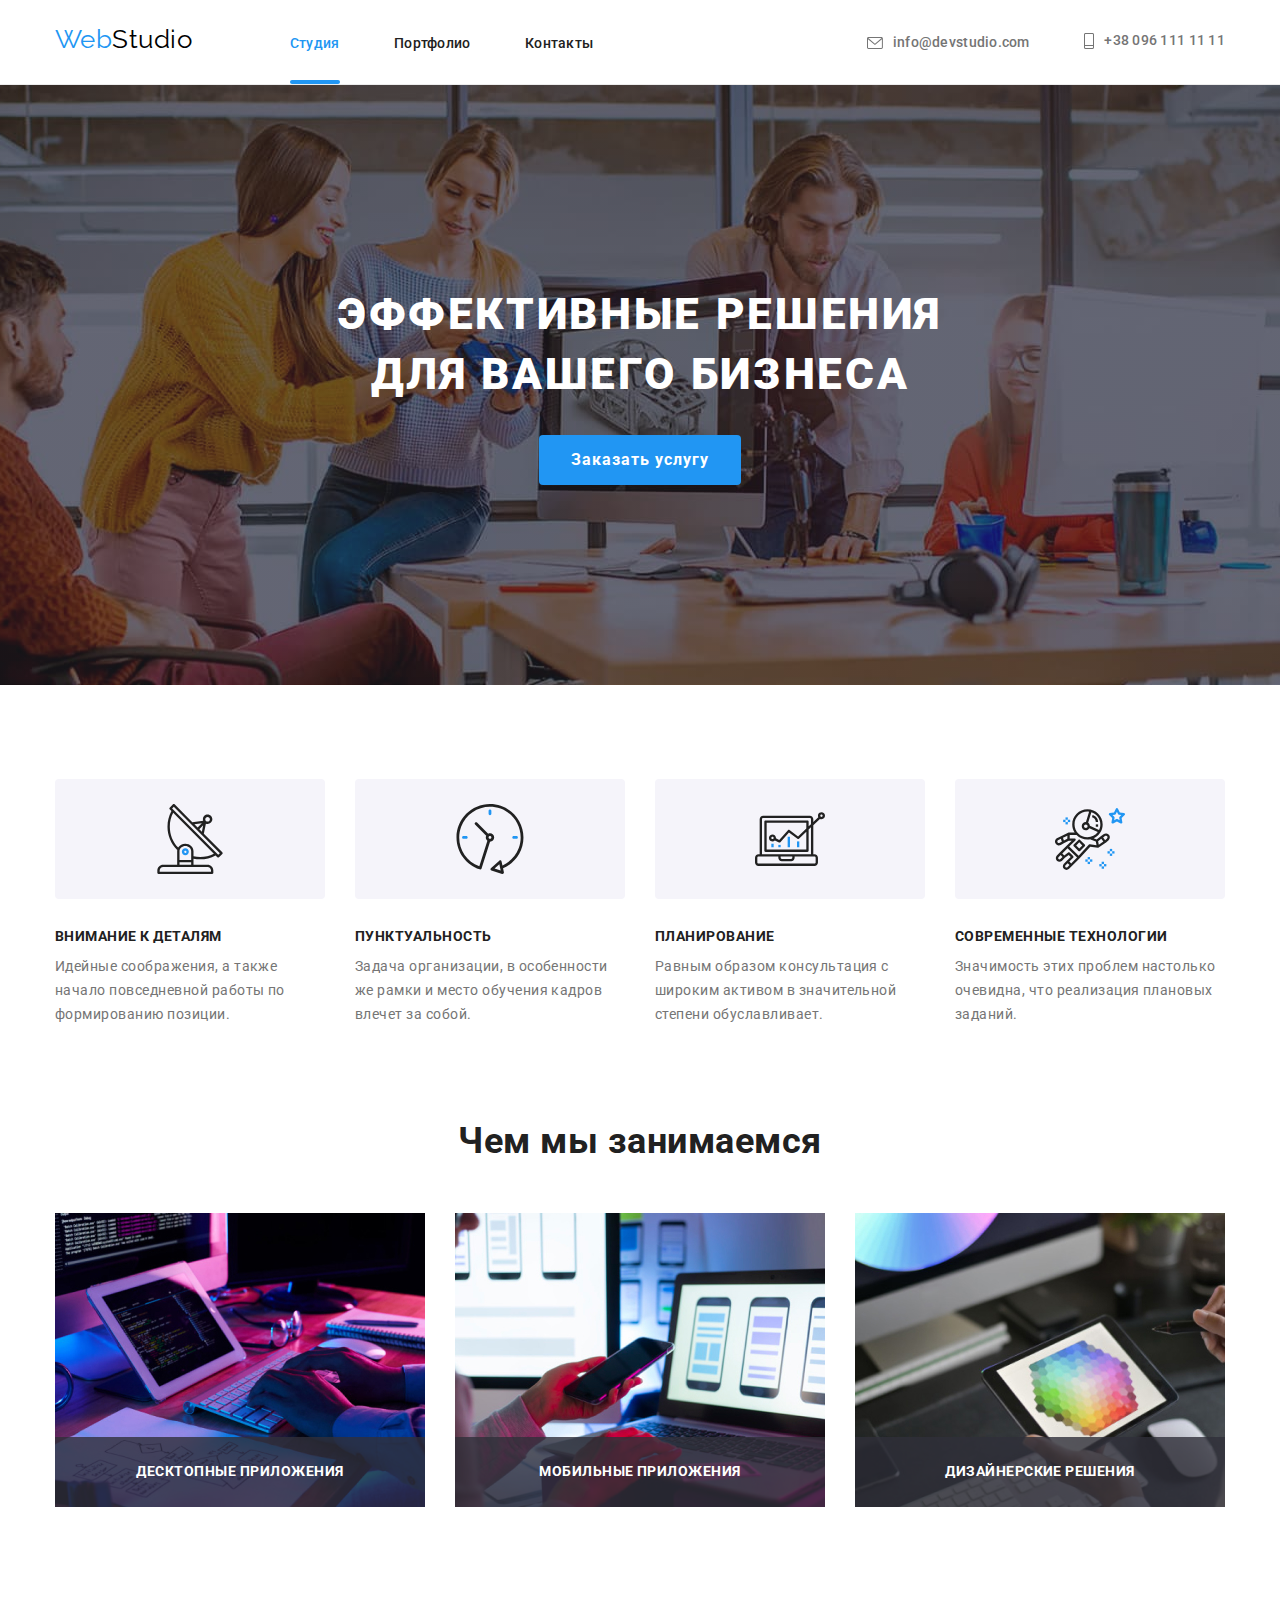
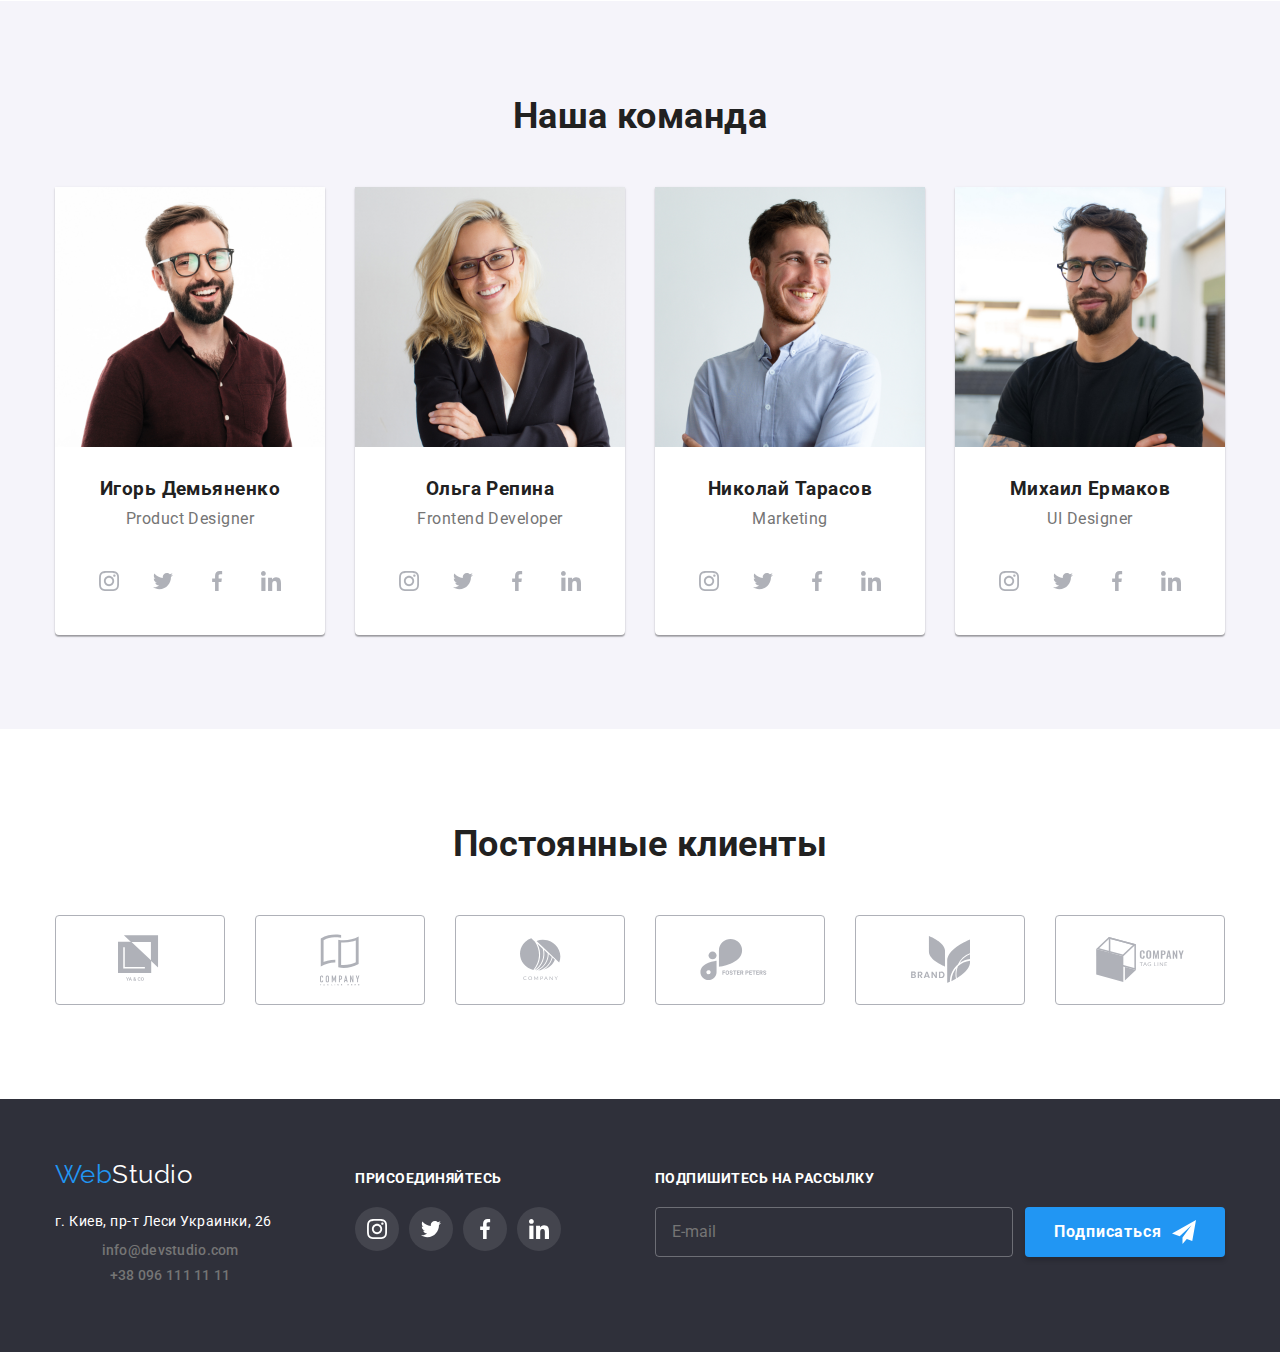
==== commit 7b25d46c: "correction regarding revision  hw6" ====
--- a/index.html
+++ b/index.html
@@ -47,65 +47,68 @@
                 <h1 class="hero-title">Эффективные решения <br> для вашего бизнеса</h1>
                 <input data-modal-open type="button" value="Заказать услугу" class="hero-btn">
             </div>
+            <div data-modal class="backdrop is-hidden">
+                <div class="modal">
+                    <button data-modal-close class="modal-close-btn">
+                        <svg class="icon-closing-btn-modal">
+                            <use href="./images/symbol-defs.svg#icon-closing-btn-modal" width="11" height="11"></use>
+                        </svg>
+                    </button>
+            
+                    <form class="form">
+                        <b class="modal-form-header">Оставьте свои данные, мы вам перезвоним</b>
+            
+                        <div class="form-presonal-info-list">
+                            <div class="form-basic">
+                                <label for="name" class="form-label">Имя</label>
+                                <div class="form-input">
+                                    <input type="text" name="name" id="name" class="form-personal-info ">
+                                    <svg class="form-icon">
+                                        <use href="./images/symbol-defs.svg#icon-person-modal"></use>
+                                    </svg>
+                                </div>
+            
+                            </div>
+                            <div class="form-basic">
+                                <label for="tel" class="form-label">Телефон</label>
+                                <div class="form-input">
+                                    <input type="tel" name="tel" id="tel" class="form-personal-info">
+                                    <svg class="form-icon ">
+                                        <use href="./images/symbol-defs.svg#icon-phone-modal"></use>
+                                    </svg>
+                                </div>
+                            </div>
+            
+                            <div class="form-basic">
+                                <label for="email" class="form-label">Почта</label>
+                                <div class="form-input">
+                                    <input type="email" name="email" id="email" class="form-personal-info">
+                                    <svg class="form-icon ">
+                                        <use href="./images/symbol-defs.svg#icon-envelope-modal"></use>
+                                    </svg>
+                                </div>
+                            </div>
+            
+                            <div class="form-basic">
+                                <label for="comment" class="form-label">Комментарий</label>
+                                <textarea name="comment" id="comment" placeholder="Введите текст"
+                                    class="form-personal-info comment"></textarea>
+                            </div>
+                        </div>
+            
+                        <label class="form-agreement">
+                            <input type="checkbox" name="agreements" class="agreement-checkbox visually-hidden">
+                            <span class="custom-checkbox"></span>
+                            <span class="agreement-text">Соглашаюсь с рассылкой и принимаю <a href=""
+                                    class="form-agreement-link">Условия договора</a></span>
+                        </label>
+            
+                        <button type="submit" class="submit-button">Отправить</button>
+                    </form>
+                </div>
+            </div>
         </section>
-        <div data-modal class="backdrop is-hidden">
-            <div class="modal">
-                <button data-modal-close class="modal-close-btn">
-                    <svg class="icon-closing-btn-modal">
-                        <use href="./images/symbol-defs.svg#icon-closing-btn-modal" width="11" height="11"></use>
-                    </svg>
-                </button>
-
-                <form class="form">
-                    <b class="modal-form-header">Оставьте свои данные, мы вам перезвоним</b>
-                
-                    <ul class="form-presonal-info-list">
-                        <li class="form-basic">
-                            <label for="name" class="form-label">Имя</label>
-                            <div class="form-input">
-                                <input type="text" name="name" id="name" class="form-personal-info ">
-                                <svg class="form-icon">
-                                    <use href="./images/symbol-defs.svg#icon-person-modal"></use>
-                                </svg>
-                            </div>
-                            
-                        </li>
-                        <li class="form-basic">
-                            <label for="tel" class="form-label">Телефон</label>
-                            <div class="form-input">
-                                <input type="tel" name="tel" id="tel" class="form-personal-info">
-                                <svg class="form-icon ">
-                                    <use href="./images/symbol-defs.svg#icon-phone-modal"></use>
-                                </svg>
-                            </div>
-                        </li>
-                        
-                        <li class="form-basic">
-                            <label for="email" class="form-label">Почта</label>
-                            <div class="form-input">
-                                <input type="email" name="email" id="email" class="form-personal-info">
-                                <svg class="form-icon ">
-                                    <use href="./images/symbol-defs.svg#icon-envelope-modal" ></use>
-                                </svg>
-                            </div>
-                        </li>
-                        
-                        <li class="form-basic">
-                            <label for="comment" class="form-label">Комментарий</label>
-                            <textarea name="comment" id="comment" placeholder="Введите текст" class="form-personal-info comment" ></textarea>
-                        </li>
-                    </ul>
-                    
-                    <label class="form-agreement">
-                        <input type="checkbox" name="agreements" class="agreement-checkbox visually-hidden">
-                        <span class="custom-checkbox"></span>
-                        <span class="agreement-text">Соглашаюсь с рассылкой и принимаю <a href="" class="form-agreement-link">Условия договора</a></span>
-                    </label>
-                        
-                    <button type="submit" class="submit-button">Отправить</button>
-                </form>                
-            </div>
-        </div>
+        
         <section class="section advantages">
             <div class="container  ">
                 <h2  class="titles-basic visually-hidden">Наши преимущества</h2>
@@ -391,7 +394,7 @@
                 </div>
             </address>
             <div class="footer-social">
-                <h3 class="footer-title-social">присоединяйтесь</h3>
+                <p class="footer-title-social">присоединяйтесь</p>
                 <ul class="list-icons-social">
                     <li>
                         <a href="" class="icon-social footer-down">
--- a/css/styles.css
+++ b/css/styles.css
@@ -85,8 +85,8 @@
   margin: 0 auto;
 }
 .nav {
-  display: flex;
-  align-items: center;
+  /* display: flex; */
+  /* align-items: center; */
 }
 header {
   border-bottom: 1px solid var(--header-border-color);
@@ -110,6 +110,7 @@
 }
 .header-nav-list {
   line-height: 1.14;
+  display: inline-block;
 }
 .header-nav-list li,
 .header-address li {
@@ -126,7 +127,6 @@
 .header-nav-list a,
 .header-address a {
   padding: 32px 0;
-  display: block;
 }
 .nav-links:focus,
 .nav-links:hover,
@@ -169,16 +169,16 @@
 }
 
 .nav-contacts {
-  display: inline-block;
+  display: flex;
+  align-items: center;
+  justify-content: center;
   color: var(--sub-text-color);
   font-weight: 500;
   font-size: 14px;
   line-height: 1.14;
   letter-spacing: 0.02em;
   text-decoration: none;
-  align-items: center;
-  text-align: center;
-  justify-content: center;
+
   margin: 0 auto;
   transition: color 250ms cubic-bezier(0.4, 0, 0.2, 1);
   -webkit-transition: color 250ms cubic-bezier(0.4, 0, 0.2, 1);
@@ -382,7 +382,7 @@
   font-size: 12px;
   line-height: 1.16;
   letter-spacing: 0.01em;
-
+  text-align: start;
   margin-bottom: 4px;
 }
 .form-personal-info.comment {
@@ -650,6 +650,9 @@
   display: flex;
   flex-basis: calc(100% / 6 - 150px);
 }
+.list-clients li:not(:last-child) {
+  margin-right: 30px;
+}
 .link-clients {
   display: flex;
   justify-content: center;
@@ -658,7 +661,6 @@
   height: 90px;
   border: 1px solid var(--clients-icons-border);
   border-radius: 4px;
-  margin-right: 30px;
   transition: border 250ms cubic-bezier(0.4, 0, 0.2, 1);
   -webkit-transition: border 250ms cubic-bezier(0.4, 0, 0.2, 1);
   -moz-transition: border 250ms cubic-bezier(0.4, 0, 0.2, 1);
